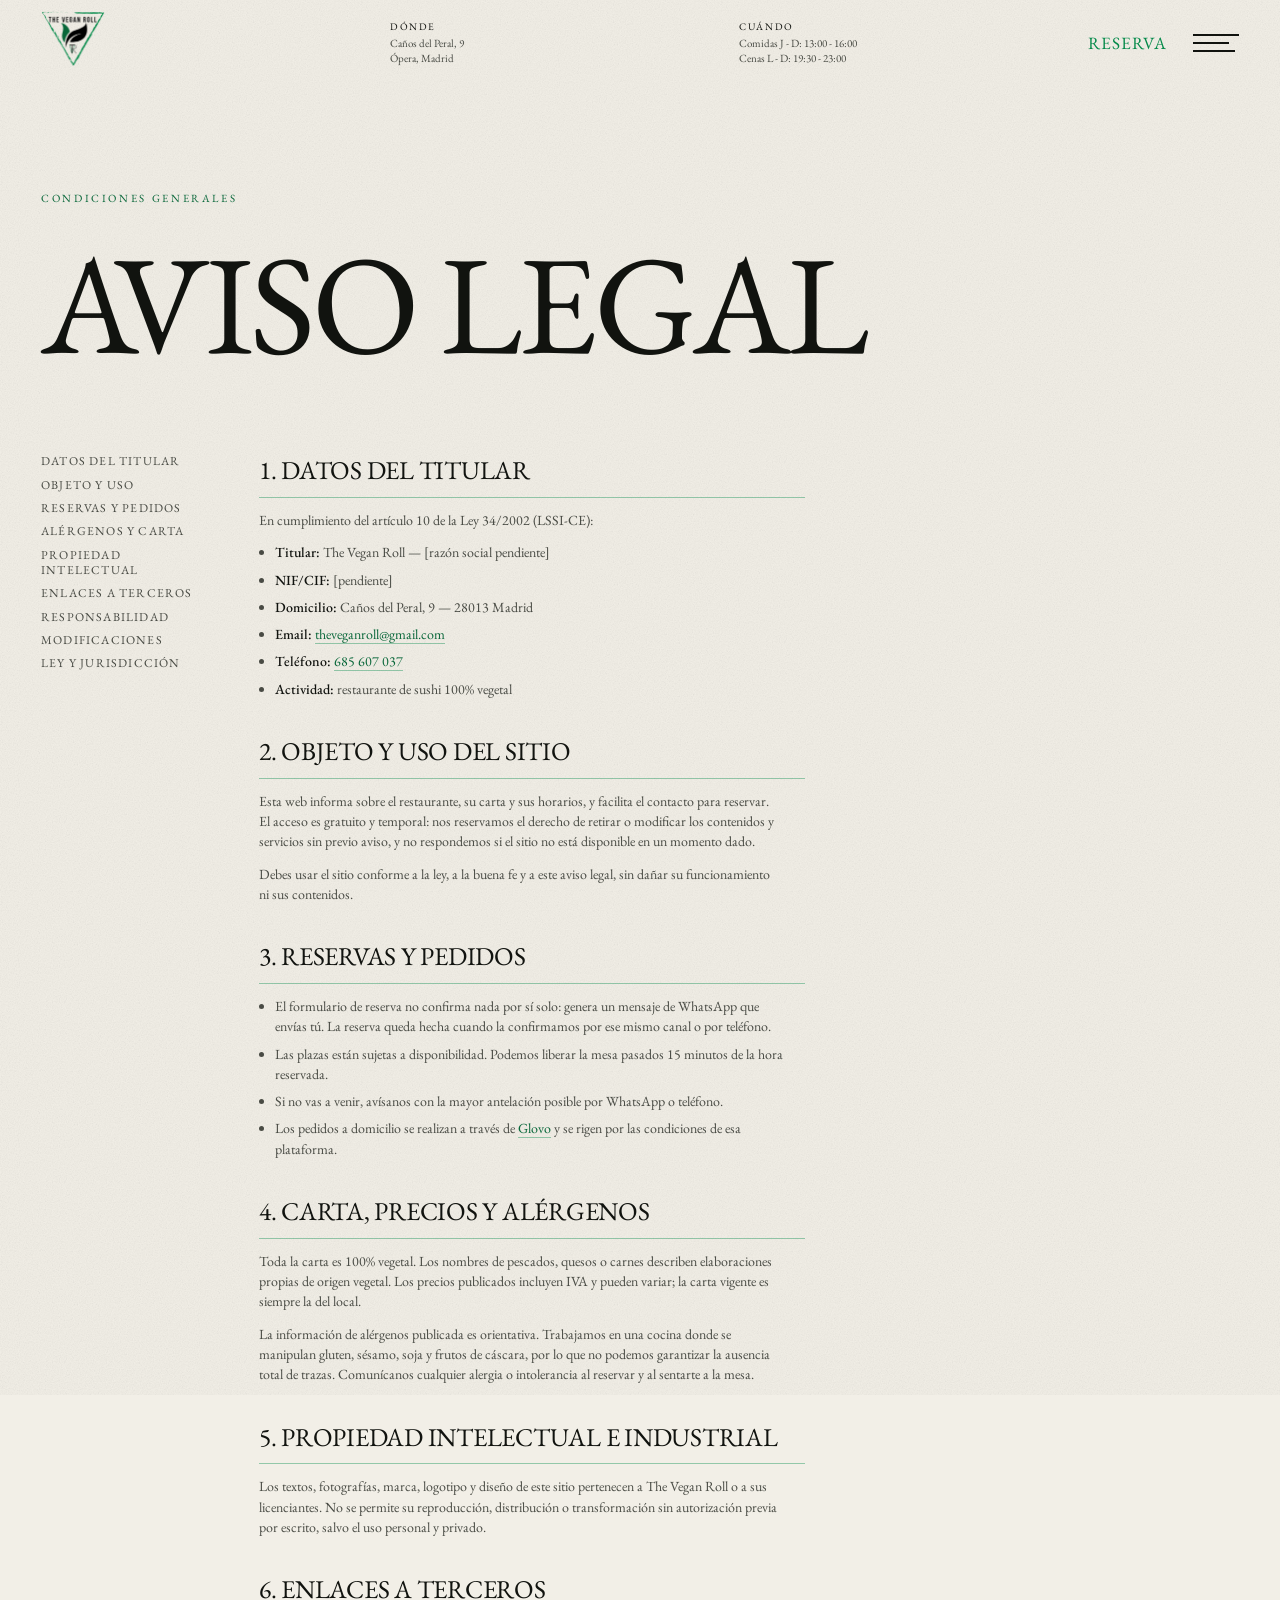
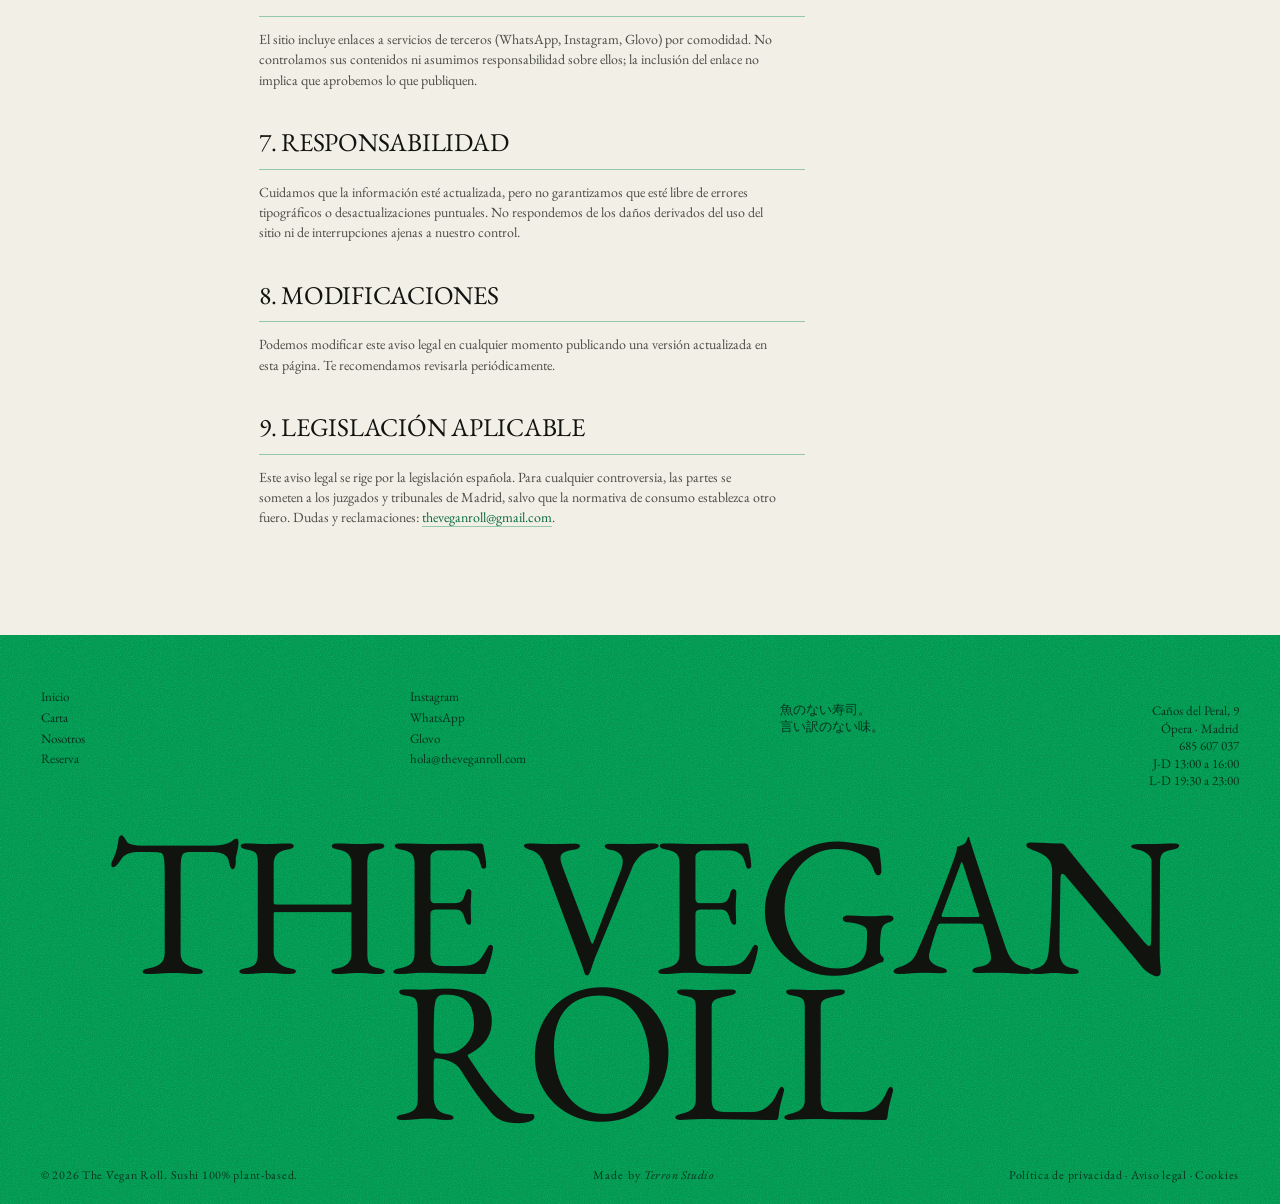
==== aviso-legal.html @ 3326cb07 "feat: sitio The Vegan Roll con la versión móvil optimizada Sitio estático (HTML + CSS + JS sin depen" ====
<!doctype html>
<html lang="es">
<head>
<meta charset="utf-8">
<meta name="viewport" content="width=device-width, initial-scale=1">
<title>Aviso legal — The Vegan Roll</title>
<meta name="description" content="Aviso legal y condiciones de uso de la web de The Vegan Roll, restaurante de sushi vegano en Madrid.">
<meta name="robots" content="noindex, follow">
<link rel="icon" href="assets/logo/logo-negro.png">
<link rel="preconnect" href="https://fonts.googleapis.com">
<link rel="preconnect" href="https://fonts.gstatic.com" crossorigin>
<link href="https://fonts.googleapis.com/css2?family=EB+Garamond:ital,wght@0,400;0,500;1,400&display=swap" rel="stylesheet">
<link rel="stylesheet" href="assets/css/style.css">
<meta name="theme-color" content="#f2efe7" media="(prefers-color-scheme: light)">
<meta name="theme-color" content="#11130f" media="(prefers-color-scheme: dark)">
<meta name="format-detection" content="telephone=no">
<link rel="apple-touch-icon" href="assets/logo/logo-negro.png">
<meta property="og:type" content="website">
<meta property="og:site_name" content="The Vegan Roll">
<meta property="og:locale" content="es_ES">
<meta property="og:url" content="https://theveganroll.com/aviso-legal.html">
<meta property="og:title" content="Aviso legal — The Vegan Roll">
<meta property="og:description" content="Aviso legal y condiciones de uso de la web de The Vegan Roll, restaurante de sushi vegano en Madrid.">
<meta property="og:image" content="https://theveganroll.com/assets/img/og.jpg">
<meta property="og:image:width" content="1200">
<meta property="og:image:height" content="630">
<meta property="og:image:alt" content="Sushi vegano de The Vegan Roll">
<meta name="twitter:card" content="summary_large_image">
<meta name="twitter:title" content="Aviso legal — The Vegan Roll">
<meta name="twitter:description" content="Aviso legal y condiciones de uso de la web de The Vegan Roll, restaurante de sushi vegano en Madrid.">
<meta name="twitter:image" content="https://theveganroll.com/assets/img/og.jpg">
</head>
<body>

<header class="header" data-header>
  <div class="header__in">
    <a class="brand" href="index.html" aria-label="The Vegan Roll — inicio">
      <img src="assets/logo/logo-negro.png" alt="The Vegan Roll">
    </a>

    <dl class="meta meta--hide-s">
      <dt>Dónde</dt>
      <dd>Caños del Peral, 9</dd>
      <dd>Ópera, Madrid</dd>
    </dl>

    <dl class="meta meta--hide-s">
      <dt>Cuándo</dt>
      <dd>Comidas J - D: 13:00 - 16:00</dd>
      <dd>Cenas L - D: 19:30 - 23:00</dd>
    </dl>

    <a class="header__cta" href="reserva.html">Reserva</a>

    <button class="burger" data-burger type="button" aria-label="Abrir menú" aria-expanded="false" aria-controls="nav">
      <span></span><span></span><span></span>
    </button>
  </div>
</header>

<nav class="nav" id="nav" data-nav aria-hidden="true">
  <div class="nav__inner">
    <div class="nav__media" data-nav-media aria-hidden="true">
      <figure class="nav__img nav__img--base" data-img="__base"><img src="assets/img/w/local-11-800.webp" alt="" loading="lazy" srcset="assets/img/w/local-11-480.webp 480w, assets/img/w/local-11-800.webp 800w, assets/img/w/local-11-1024.webp 1024w, assets/img/w/local-11-1280.webp 1280w" sizes="(max-width: 900px) 72vw, 23vw" width="1170" height="1712" decoding="async"></figure>
      <figure class="nav__img" data-img="inicio"><img src="assets/img/w/local-01-800.webp" alt="" loading="lazy" srcset="assets/img/w/local-01-480.webp 480w, assets/img/w/local-01-800.webp 800w, assets/img/w/local-01-1024.webp 1024w, assets/img/w/local-01-1280.webp 1280w" sizes="(max-width: 900px) 72vw, 23vw" width="1170" height="1683" decoding="async"></figure>
      <figure class="nav__img" data-img="carta"><img src="assets/img/w/sushi-box-800.webp" alt="" loading="lazy" srcset="assets/img/w/sushi-box-480.webp 480w, assets/img/w/sushi-box-800.webp 800w, assets/img/w/sushi-box-1024.webp 1024w, assets/img/w/sushi-box-1280.webp 1280w" sizes="(max-width: 900px) 72vw, 23vw" width="1280" height="1376" decoding="async"></figure>
      <figure class="nav__img" data-img="nosotros"><img src="assets/img/w/local-09-800.webp" alt="" loading="lazy" srcset="assets/img/w/local-09-480.webp 480w, assets/img/w/local-09-800.webp 800w, assets/img/w/local-09-1024.webp 1024w, assets/img/w/local-09-1280.webp 1280w" sizes="(max-width: 900px) 72vw, 23vw" width="1170" height="1686" decoding="async"></figure>
      <figure class="nav__img" data-img="reserva"><img src="assets/img/w/local-05-800.webp" alt="" loading="lazy" srcset="assets/img/w/local-05-480.webp 480w, assets/img/w/local-05-800.webp 800w, assets/img/w/local-05-1024.webp 1024w, assets/img/w/local-05-1280.webp 1280w" sizes="(max-width: 900px) 72vw, 23vw" width="1170" height="1722" decoding="async"></figure>
      <figure class="nav__img" data-img="instagram"><img src="assets/img/w/krunchy-800.webp" alt="" loading="lazy" srcset="assets/img/w/krunchy-480.webp 480w, assets/img/w/krunchy-800.webp 800w, assets/img/w/krunchy-1024.webp 1024w, assets/img/w/krunchy-1280.webp 1280w" sizes="(max-width: 900px) 72vw, 23vw" width="1280" height="1924" decoding="async"></figure>
    </div>

    <ul class="nav__list">
      <li class="nav__item"><a href="index.html" data-img="inicio">Inicio</a></li>
      <li class="nav__item"><a href="carta.html" data-img="carta">Carta</a></li>
      <li class="nav__item"><a href="nosotros.html" data-img="nosotros">Nosotros</a></li>
      <li class="nav__item"><a href="reserva.html" data-img="reserva">Reserva</a></li>
      <li class="nav__item"><a href="https://www.instagram.com/theveganroll/" target="_blank" rel="noopener" data-img="instagram">Instagram</a></li>
    </ul>
  </div>
</nav>

<main>

  <section class="page-head wrap">
    <p class="eyebrow" data-anim>Condiciones generales</p>
    <h1 data-anim data-anim-delay="1">Aviso legal</h1>
  </section>

  <section class="legal wrap">
    <div class="legal__grid">
      <nav class="legal__toc" aria-label="Índice del documento">
      <a href="#titular">Datos del titular</a>
      <a href="#objeto">Objeto y uso</a>
      <a href="#reservas">Reservas y pedidos</a>
      <a href="#alergenos">Alérgenos y carta</a>
      <a href="#propiedad">Propiedad intelectual</a>
      <a href="#enlaces">Enlaces a terceros</a>
      <a href="#responsabilidad">Responsabilidad</a>
      <a href="#modificaciones">Modificaciones</a>
      <a href="#ley">Ley y jurisdicción</a>
      </nav>
      <div class="legal__body">
        <section id="titular" data-anim>
          <h2>1. Datos del titular</h2>
          <p>En cumplimiento del artículo 10 de la Ley 34/2002 (LSSI-CE):</p>
          <ul>
            <li><strong>Titular:</strong> The Vegan Roll — [razón social pendiente]</li>
            <li><strong>NIF/CIF:</strong> [pendiente]</li>
            <li><strong>Domicilio:</strong> Caños del Peral, 9 — 28013 Madrid</li>
            <li><strong>Email:</strong> <a href="mailto:theveganroll@gmail.com">theveganroll@gmail.com</a></li>
            <li><strong>Teléfono:</strong> <a href="tel:+34685607037">685 607 037</a></li>
            <li><strong>Actividad:</strong> restaurante de sushi 100% vegetal</li>
          </ul>
        </section>

        <section id="objeto" data-anim>
          <h2>2. Objeto y uso del sitio</h2>
          <p>
            Esta web informa sobre el restaurante, su carta y sus horarios, y facilita el contacto para reservar.
            El acceso es gratuito y temporal: nos reservamos el derecho de retirar o modificar los contenidos y
            servicios sin previo aviso, y no respondemos si el sitio no está disponible en un momento dado.
          </p>
          <p>Debes usar el sitio conforme a la ley, a la buena fe y a este aviso legal, sin dañar su funcionamiento ni sus contenidos.</p>
        </section>

        <section id="reservas" data-anim>
          <h2>3. Reservas y pedidos</h2>
          <ul>
            <li>El formulario de reserva no confirma nada por sí solo: genera un mensaje de WhatsApp que envías tú. La reserva queda hecha cuando la confirmamos por ese mismo canal o por teléfono.</li>
            <li>Las plazas están sujetas a disponibilidad. Podemos liberar la mesa pasados 15 minutos de la hora reservada.</li>
            <li>Si no vas a venir, avísanos con la mayor antelación posible por WhatsApp o teléfono.</li>
            <li>Los pedidos a domicilio se realizan a través de <a href="https://glovoapp.com/es/es/madrid/stores/the-vegan-roll-madrid" target="_blank" rel="noopener">Glovo</a> y se rigen por las condiciones de esa plataforma.</li>
          </ul>
        </section>

        <section id="alergenos" data-anim>
          <h2>4. Carta, precios y alérgenos</h2>
          <p>
            Toda la carta es 100% vegetal. Los nombres de pescados, quesos o carnes describen elaboraciones
            propias de origen vegetal. Los precios publicados incluyen IVA y pueden variar; la carta vigente es
            siempre la del local.
          </p>
          <p>
            La información de alérgenos publicada es orientativa. Trabajamos en una cocina donde se manipulan
            gluten, sésamo, soja y frutos de cáscara, por lo que no podemos garantizar la ausencia total de
            trazas. Comunícanos cualquier alergia o intolerancia al reservar y al sentarte a la mesa.
          </p>
        </section>

        <section id="propiedad" data-anim>
          <h2>5. Propiedad intelectual e industrial</h2>
          <p>
            Los textos, fotografías, marca, logotipo y diseño de este sitio pertenecen a The Vegan Roll o a sus
            licenciantes. No se permite su reproducción, distribución o transformación sin autorización previa
            por escrito, salvo el uso personal y privado.
          </p>
        </section>

        <section id="enlaces" data-anim>
          <h2>6. Enlaces a terceros</h2>
          <p>
            El sitio incluye enlaces a servicios de terceros (WhatsApp, Instagram, Glovo) por comodidad. No
            controlamos sus contenidos ni asumimos responsabilidad sobre ellos; la inclusión del enlace no
            implica que aprobemos lo que publiquen.
          </p>
        </section>

        <section id="responsabilidad" data-anim>
          <h2>7. Responsabilidad</h2>
          <p>
            Cuidamos que la información esté actualizada, pero no garantizamos que esté libre de errores
            tipográficos o desactualizaciones puntuales. No respondemos de los daños derivados del uso del sitio
            ni de interrupciones ajenas a nuestro control.
          </p>
        </section>

        <section id="modificaciones" data-anim>
          <h2>8. Modificaciones</h2>
          <p>Podemos modificar este aviso legal en cualquier momento publicando una versión actualizada en esta página. Te recomendamos revisarla periódicamente.</p>
        </section>

        <section id="ley" data-anim>
          <h2>9. Legislación aplicable</h2>
          <p>
            Este aviso legal se rige por la legislación española. Para cualquier controversia, las partes se
            someten a los juzgados y tribunales de Madrid, salvo que la normativa de consumo establezca otro fuero.
            Dudas y reclamaciones: <a href="mailto:theveganroll@gmail.com">theveganroll@gmail.com</a>.
          </p>
        </section>
      </div>
    </div>
  </section>

</main>

<footer class="footer">
  <div class="footer__top">
    <ul class="footer__col">
      <li><a href="index.html">Inicio</a></li>
      <li><a href="carta.html">Carta</a></li>
      <li><a href="nosotros.html">Nosotros</a></li>
      <li><a href="reserva.html">Reserva</a></li>
    </ul>
    <ul class="footer__col">
      <li><a href="https://www.instagram.com/theveganroll/" target="_blank" rel="noopener">Instagram</a></li>
      <li><a href="https://wa.me/34685607037" target="_blank" rel="noopener">WhatsApp</a></li>
      <li><a href="https://glovoapp.com/es/es/madrid/stores/the-vegan-roll-madrid" target="_blank" rel="noopener">Glovo</a></li>
      <li><a href="mailto:hola@theveganroll.com">hola@theveganroll.com</a></li>
    </ul>
    <p class="footer__col">魚のない寿司。<br>言い訳のない味。</p>
    <p class="footer__addr">
      Caños del Peral, 9<br>
      Ópera · Madrid<br>
      <a href="tel:+34685607037">685 607 037</a><br>
      J-D 13:00 a 16:00<br>
      L-D 19:30 a 23:00
    </p>
  </div>
  <h2 class="footer__mark">The Vegan Roll</h2>
  <div class="footer__legal">
    <span>© <span data-year>2026</span> The Vegan Roll. Sushi 100% plant-based.</span>
    <span class="footer__credit">Made by <a href="https://terron-studio.com" target="_blank" rel="noopener"><em>Terron Studio</em></a></span>
    <span><a href="privacidad.html">Política de privacidad</a> · <a href="aviso-legal.html">Aviso legal</a> · <a href="cookies.html">Cookies</a></span>
  </div>
</footer>


<script src="assets/js/main.js"></script>
</body>
</html>
---- assets/css/style.css ----
/* ==========================================================================
   The Vegan Roll — 2.0
   Dirección de arte: editorial, tipografía serif a gran escala, papel + tinta,
   verde de marca como color de bloque. Animaciones ligadas al scroll.
   ========================================================================== */

/* ---------- Tokens ---------- */
:root {
  --paper: #f2efe7;
  --paper-2: #e9e5da;
  --ink: #11130f;
  --ink-soft: #4a4c45;
  --green: #048d4b;
  --green-deep: #08693a;
  --green-ink: #06331d;

  --max: 1680px;
  --gut: clamp(18px, 3.2vw, 56px);

  --f-display: "EB Garamond", "Apple Garamond", Garamond, "Times New Roman", serif;
  --f-ui: "EB Garamond", Garamond, serif;

  --ease: cubic-bezier(0.16, 1, 0.3, 1);
  --dur: 0.9s;
}

/* ---------- Reset ---------- */
*, *::before, *::after { box-sizing: border-box; }
html, body { margin: 0; padding: 0; }
html { -webkit-text-size-adjust: 100%; scroll-behavior: smooth; }
img, video { display: block; max-width: 100%; height: auto; }
a { color: inherit; text-decoration: none; }
button { font: inherit; color: inherit; background: none; border: 0; cursor: pointer; }
ul { margin: 0; padding: 0; list-style: none; }

body {
  background: var(--paper);
  color: var(--ink);
  font-family: var(--f-display);
  font-size: clamp(15px, 1.05vw, 18px);
  line-height: 1.28;
  overflow-x: hidden;
  -webkit-font-smoothing: antialiased;
}

/* Grano de papel sobre todo el documento */
body::after {
  content: "";
  position: fixed;
  inset: -55%;
  z-index: 9999;
  pointer-events: none;
  opacity: 0.4;
  mix-blend-mode: multiply;
  animation: grain 0.9s steps(1, end) infinite;
  will-change: transform;
  background-image: url("data:image/svg+xml,%3Csvg xmlns='http://www.w3.org/2000/svg' width='180' height='180'%3E%3Cfilter id='n'%3E%3CfeTurbulence type='fractalNoise' baseFrequency='0.85' numOctaves='4' stitchTiles='stitch'/%3E%3CfeColorMatrix type='saturate' values='0'/%3E%3C/filter%3E%3Crect width='180' height='180' filter='url(%23n)' opacity='0.42'/%3E%3C/svg%3E");
}

::selection { background: var(--green); color: #fff; }

html { scrollbar-color: var(--green) var(--paper-2); scrollbar-width: thin; }
::-webkit-scrollbar { width: 10px; height: 10px; }
::-webkit-scrollbar-track { background: var(--paper-2); }
::-webkit-scrollbar-thumb { background: var(--green); }
::-webkit-scrollbar-thumb:hover { background: var(--green-deep); }

/* ---------- Utilidades ---------- */
.wrap { width: 100%; max-width: var(--max); margin-inline: auto; padding-inline: var(--gut); }

.eyebrow {
  font-size: clamp(11px, 0.78vw, 13px);
  letter-spacing: 0.24em;
  text-transform: uppercase;
  color: var(--green-deep);
}
.copy {
  text-transform: uppercase;
  font-size: clamp(15px, 1.15vw, 21px);
  line-height: 1.22;
  letter-spacing: 0.005em;
  max-width: 62ch;
}

.link-u {
  display: inline-block;
  width: fit-content;
  justify-self: start;
  align-self: start;
  color: var(--green-deep);
  border-color: var(--green);
  font-style: italic;
  font-size: clamp(15px, 1.15vw, 20px);
  border-bottom: 1px solid currentColor;
  padding-bottom: 2px;
  transition: opacity 0.35s var(--ease), letter-spacing 0.45s var(--ease);
}
.link-u:hover { color: var(--ink); border-color: var(--ink); letter-spacing: 0.02em; }

.jp {
  font-size: 11px;
  letter-spacing: 0.18em;
  color: var(--ink-soft);
  writing-mode: vertical-rl;
}

/* ---------- Header ---------- */
.header {
  position: fixed;
  inset: 0 0 auto 0;
  z-index: 700;
  background: var(--paper);
  border-bottom: 1px solid transparent;
  transition: border-color 0.4s var(--ease), transform 0.55s var(--ease);
}
.header.is-hidden { transform: translateY(-105%); }
body.nav-open .header { transform: none; }
.header.is-stuck { border-color: rgba(4, 141, 75, 0.35); }

.header__in {
  display: grid;
  grid-template-columns: minmax(150px, 1fr) 1fr 1fr auto auto;
  align-items: start;
  gap: clamp(14px, 2vw, 40px);
  padding: 9px var(--gut) 8px;
  max-width: var(--max);
  margin-inline: auto;
}

.brand { display: block; width: clamp(62px, 5vw, 88px); }
.brand img { width: 100%; }

.meta { font-size: clamp(11px, 0.82vw, 14px); line-height: 1.32; }
.meta dt {
  text-transform: uppercase;
  letter-spacing: 0.16em;
  font-size: clamp(10px, 0.72vw, 12px);
  margin-bottom: 3px;
}
.meta dd { margin: 0; color: var(--ink-soft); }
.meta--hide-s { display: block; }

.header__cta {
  align-self: center;
  justify-self: end;
  text-transform: uppercase;
  letter-spacing: 0.06em;
  font-size: clamp(15px, 1.35vw, 24px);
  color: var(--green);
  transition: color 0.3s var(--ease);
}
.header__cta:hover { color: var(--ink); }

/* Botón menú (tres trazos irregulares, guiño al trazo pincel del logo) */
.burger {
  position: relative;
  align-self: center;
  justify-self: end;
  width: 46px;
  height: 44px;
  padding: 0;
  touch-action: manipulation;
}
.burger span {
  position: absolute;
  left: 0;
  height: 2px;
  background: var(--ink);
  transform-origin: center;
  transition: transform 0.5s var(--ease), opacity 0.3s var(--ease),
              width 0.5s var(--ease), top 0.4s var(--ease), background 0.3s var(--ease);
}
.burger span:nth-child(1) { top: calc(50% - 9px); width: 100%; }
.burger span:nth-child(2) { top: calc(50% - 1px); width: 78%; }
.burger span:nth-child(3) { top: calc(50% + 7px); width: 92%; }
.burger:hover span:nth-child(2) { width: 100%; }

body.nav-open .burger span {
  top: calc(50% - 1px);
  width: 100%;
  background: var(--paper);
}
body.nav-open .burger span:nth-child(1) { transform: rotate(45deg); }
body.nav-open .burger span:nth-child(2) { opacity: 0; }
body.nav-open .burger span:nth-child(3) { transform: rotate(-45deg); }


/* ---------- Grano sobre los bloques verdes ---------- */
.nav, .footer { position: relative; isolation: isolate; }
.nav::before, .footer::before {
  content: "";
  position: absolute;
  inset: -55%;
  z-index: 0;
  pointer-events: none;
  opacity: 0.55;
  mix-blend-mode: overlay;
  animation: grain 0.9s steps(1, end) infinite;
  will-change: transform;
  background-size: 200px 200px;
  background-image: url("data:image/svg+xml,%3Csvg xmlns='http://www.w3.org/2000/svg' width='200' height='200'%3E%3Cfilter id='g'%3E%3CfeTurbulence type='fractalNoise' baseFrequency='0.9' numOctaves='3' stitchTiles='stitch'/%3E%3CfeColorMatrix type='saturate' values='0'/%3E%3C/filter%3E%3Crect width='200' height='200' filter='url(%23g)'/%3E%3C/svg%3E");
}
.nav > *, .footer > * { position: relative; z-index: 1; }

/* Grano en movimiento, como en cine */
@keyframes grain {
  0%   { transform: translate(0, 0); }
  10%  { transform: translate(-4%, -3%); }
  20%  { transform: translate(-7%, 3%); }
  30%  { transform: translate(4%, -6%); }
  40%  { transform: translate(-3%, 6%); }
  50%  { transform: translate(-8%, -2%); }
  60%  { transform: translate(5%, 4%); }
  70%  { transform: translate(-2%, -7%); }
  80%  { transform: translate(6%, 2%); }
  90%  { transform: translate(-6%, -4%); }
  100% { transform: translate(0, 0); }
}

/* ---------- Nav overlay ---------- */
.nav {
  position: fixed;
  inset: 0;
  z-index: 600;
  background: var(--green);
  color: var(--paper);
  display: grid;
  padding: clamp(80px, 11vh, 140px) var(--gut) clamp(40px, 7vh, 80px);
  clip-path: inset(0 0 100% 0);
  transition: clip-path 0.9s var(--ease);
  pointer-events: none;
  overflow: hidden;
}
body.nav-open .nav { clip-path: inset(0 0 0 0); pointer-events: auto; }

/* Con el menú abierto, la cabecera se reduce al botón de cierre. */
body.nav-open .header { background: transparent; border-color: transparent; }
body.nav-open .header .brand,
body.nav-open .header .meta,
body.nav-open .header__cta { opacity: 0; pointer-events: none; transition: opacity 0.3s var(--ease); }

.nav__inner {
  position: relative;
  display: grid;
  align-items: center;
}

/* Cada palabra abre su imagen en un sitio distinto del lienzo */
.nav__media {
  position: absolute;
  inset: 0;
  pointer-events: none;
  transition: transform 0.9s var(--ease);
}
.nav__img {
  position: absolute;
  margin: 0;
  overflow: hidden;
  aspect-ratio: 4 / 5;
  opacity: 0;
  transition: opacity 0.55s var(--ease);
  rotate: var(--rot, 0deg);
}
.nav__img.is-on { opacity: 1; }

/* Imagen por defecto: centrada en el lado izquierdo */
.nav__img--base {
  left: 8vw;
  top: 50%;
  width: clamp(200px, 23vw, 350px);
  translate: 0 -50%;
}
.nav__img[data-img="inicio"]    { left: 3vw;  top: 4vh;  width: clamp(150px, 17vw, 270px); --rot: -3deg; }
.nav__img[data-img="carta"]     { left: 28vw; top: 36vh; width: clamp(130px, 14vw, 225px); --rot: 2.5deg; }
.nav__img[data-img="nosotros"]  { left: 6vw;  top: 38vh; width: clamp(140px, 16vw, 250px); --rot: -1.5deg; }
.nav__img[data-img="reserva"]   { left: 32vw; top: 2vh;  width: clamp(130px, 14vw, 220px); --rot: 4deg; }
.nav__img[data-img="instagram"] { left: 15vw; top: 22vh; width: clamp(160px, 20vw, 300px); --rot: -2deg; }
.nav__img img {
  width: 100%;
  height: 100%;
  object-fit: cover;
  transform: scale(1.08);
  transition: transform 1.4s var(--ease);
}
.nav__img.is-on img { transform: scale(1); }

.nav__list {
  position: relative;
  display: grid;
  align-content: center;
  gap: clamp(2px, 0.6vh, 10px);
  justify-self: end;
  text-align: right;
  padding-right: clamp(0px, 4vw, 90px);
}
.nav__item { overflow: hidden; }
.nav__item a {
  display: block;
  font-size: clamp(34px, 5.6vw, 92px);
  line-height: 1.04;
  text-transform: uppercase;
  transform: translateY(110%);
  transition: transform 0.8s var(--ease), opacity 0.1s linear;
  opacity: 0;
}
body.nav-open .nav__item a { transform: translateY(0); opacity: 1; }
.nav__item:nth-child(1) a { transition-delay: 0.12s, 0s; }
.nav__item:nth-child(2) a { transition-delay: 0.18s, 0s; }
.nav__item:nth-child(3) a { transition-delay: 0.24s, 0s; }
.nav__item:nth-child(4) a { transition-delay: 0.3s, 0s; }
.nav__item:nth-child(5) a { transition-delay: 0.36s, 0s; }

/* Al señalar una palabra, las demás se apagan */
.nav__list:hover .nav__item a { opacity: 0.45; }
.nav__list .nav__item a:hover { opacity: 1; font-style: italic; }

/* ---------- Hero ---------- */
.hero {
  position: relative;
  min-height: 100svh;
  padding-top: clamp(120px, 16vh, 190px);
  display: grid;
  place-items: center;
  overflow: clip;
}
.hero__title {
  position: relative;
  z-index: 3;
  grid-area: 1 / 1;
  margin: clamp(12px, 4vh, 46px) 0 0;
  align-self: start;
  width: 100%;
  padding-inline: var(--gut);
  font-weight: 400;
  font-size: clamp(38px, 7.4vw, 122px);
  line-height: 0.94;
  letter-spacing: -0.015em;
  text-transform: uppercase;
  mix-blend-mode: difference;
  color: #fff;
}
.hero__media {
  grid-area: 1 / 1;
  margin: 0;
  width: min(58vw, 900px);
  aspect-ratio: 4 / 3.4;
  overflow: hidden;
  transform: scale(0.94);
  will-change: transform;
  /* Color medio de la foto del hero: mientras la imagen llega, el hueco no es
     un rectángulo de papel en blanco. */
  background: #55552a;
}
.hero__media img {
  width: 100%;
  height: 100%;
  object-fit: cover;
  transform: scale(1.12);
  will-change: transform;
}

/* ---------- Marquee ---------- */
.marquee {
  border-block: 1px solid rgba(17, 19, 15, 0.16);
  padding: 10px 0;
  overflow: hidden;
  white-space: nowrap;
}
.marquee__track { display: inline-flex; gap: 2.4em; will-change: transform; }
.marquee span:nth-child(even) { color: var(--green); }
.marquee--green span:nth-child(even) { color: var(--paper); }
.marquee span {
  text-transform: uppercase;
  letter-spacing: 0.16em;
  font-size: clamp(12px, 0.95vw, 15px);
}
.marquee--green { background: var(--green); color: var(--paper); border-color: transparent; }

/* ---------- Bloques de texto / imagen ---------- */
.split {
  display: grid;
  grid-template-columns: 1fr 1fr;
  gap: clamp(24px, 5vw, 90px);
  align-items: end;
  padding-block: clamp(70px, 14vh, 190px);
}
.split--reverse > figure { order: 2; }
.split figure { margin: 0; overflow: hidden; aspect-ratio: 4 / 4.6; }
.split figure img { width: 100%; height: 100%; object-fit: cover; will-change: transform; }
.split__text { padding-bottom: clamp(0px, 4vh, 40px); }
.split__text .copy + .link-u { margin-top: clamp(22px, 4vh, 46px); }

/* ---------- Palabra gigante revelada por scroll ---------- */
.reveal-block {
  position: relative;
  padding-block: clamp(60px, 18vh, 200px) clamp(120px, 26vh, 280px);
  min-height: 175vh;
}
.reveal-block__sticky {
  position: sticky;
  top: 24vh;
  height: 0;
  pointer-events: none;
}
.reveal-word {
  margin: 0;
  font-weight: 400;
  font-size: clamp(52px, 13.5vw, 230px);
  line-height: 0.86;
  letter-spacing: -0.02em;
  text-transform: uppercase;
  white-space: nowrap;
}
.reveal-word span {
  display: inline-block;
  opacity: 0;
  filter: blur(14px);
  transform: translateY(0.14em);
  will-change: filter, opacity, transform;
}
.reveal-block__body {
  position: relative;
  z-index: 2;
  margin-top: clamp(320px, 78vh, 780px);
  display: grid;
  justify-items: center;
  text-align: center;
  gap: clamp(20px, 4vh, 40px);
}
.reveal-block__body .copy { text-align: center; max-width: 56ch; }
/* .link-u trae justify-self: start; en el bloque centrado hay que devolverlo
   al centro para que caiga justo debajo de su párrafo. */
.reveal-block__body .link-u { justify-self: center; }
.reveal-block--left .reveal-block__body { justify-items: start; text-align: left; }
.reveal-block--left .reveal-block__body .link-u { justify-self: start; }
.reveal-block--left .reveal-block__body .copy { text-align: left; }

/* ---------- Galería horizontal ---------- */
.gallery { padding-block: clamp(40px, 10vh, 120px); overflow: hidden; }
.gallery__row { display: flex; gap: clamp(10px, 1.4vw, 22px); width: max-content; will-change: transform; }
.gallery__row::-webkit-scrollbar { display: none; }
.gallery__item {
  width: clamp(220px, 24vw, 340px);
  aspect-ratio: 3 / 4;
  overflow: hidden;
  flex: none;
  transform: rotate(var(--r, 0deg));
}
.gallery__item img { width: 100%; height: 100%; object-fit: cover; transition: transform 1.2s var(--ease); }
.gallery__item:hover img { transform: scale(1.06); }
.gallery__item:nth-child(odd) { --r: -1.2deg; }
.gallery__item:nth-child(3n) { --r: 1.6deg; }
.gallery__item:nth-child(4n) { --r: -0.6deg; margin-top: clamp(14px, 3vh, 40px); }

/* ---------- Imagen a sangre con parallax ---------- */
.bleed {
  position: relative;
  height: clamp(60vh, 86vh, 900px);
  overflow: hidden;
}
.bleed img {
  position: absolute;
  inset: -12% 0 auto 0;
  width: 100%;
  height: 124%;
  object-fit: cover;
  will-change: transform;
}
.bleed__cap {
  position: absolute;
  left: var(--gut);
  bottom: clamp(18px, 4vh, 44px);
  color: var(--paper);
  text-transform: uppercase;
  letter-spacing: 0.18em;
  font-size: clamp(11px, 0.85vw, 14px);
  mix-blend-mode: difference;
}

/* ---------- Manifiesto ---------- */
.manifesto { position: relative; padding-block: clamp(80px, 16vh, 200px); }

/* Columna en vertical que asoma por debajo de la foto a sangre y acompaña al
   texto alineado a la derecha. z-index negativo y .manifesto SIN contexto de
   apilamiento propio (nada de z-index aquí): así queda por detrás de la foto,
   que es un positionado con z-index auto y se pinta por encima. */
.manifesto__ghost {
  position: absolute;
  z-index: -1;
  top: clamp(-140px, -10vw, -90px);
  left: var(--gut);
  margin: 0;
  writing-mode: vertical-rl;
  font-size: clamp(66px, 8vw, 116px);
  line-height: 1;
  letter-spacing: 0.04em;
  color: var(--green);
  opacity: 0.26;
  pointer-events: none;
  user-select: none;
  will-change: transform;
}
.manifesto__shape {
  max-width: min(760px, 92vw);
  margin-left: auto;              /* el bloque se apoya en el margen derecho */
  margin-right: 0;
  text-align: right;
  text-transform: uppercase;
  font-size: clamp(13px, 1.15vw, 19px);
  line-height: 1.36;
  hyphens: none;                  /* sin justificar no hacen falta guiones */
}
.manifesto__shape p { margin: 0; }
.manifesto__shape p + p { margin-top: 1.2em; }
.manifesto__shape .hl { font-style: normal; color: var(--green-deep); }

/* ---------- Wordmark gigante ---------- */
.wordmark {
  padding-block: clamp(30px, 8vh, 110px);
  padding-inline: var(--gut);
  max-width: var(--max);
  margin-inline: auto;
  display: grid;
  justify-items: center;
  gap: clamp(14px, 3vh, 30px);
}
.wordmark h2 {
  margin: 0;
  font-weight: 400;
  font-size: clamp(38px, 8.6vw, 150px);
  line-height: 0.88;
  letter-spacing: -0.03em;
  text-transform: uppercase;
  text-align: center;
}
.wordmark h2 sup { font-size: 0.18em; vertical-align: super; letter-spacing: 0; color: var(--green); }
.wordmark__leaf { width: clamp(70px, 8vw, 118px); opacity: 0.9; }
.wordmark > p { margin: 0; }

/* Variante de la home: alineada a la izquierda, con el vertical japonés
   apoyado en el costado derecho del logotipo. */
.wordmark--left {
  grid-template-columns: auto auto;
  justify-content: start;
  justify-items: start;
  column-gap: clamp(14px, 2.2vw, 40px);
  row-gap: clamp(14px, 3vh, 30px);
}
.wordmark--left .wordmark__leaf { grid-area: 1 / 1; }
.wordmark--left h2 { grid-area: 2 / 1; text-align: left; }
.wordmark--left .jp { grid-area: 2 / 2; align-self: end; }

/* ---------- Localización ---------- */
.place { padding-block: clamp(60px, 12vh, 160px); }
.place__grid {
  display: grid;
  grid-template-columns: 1.05fr 0.95fr;
  gap: clamp(24px, 5vw, 90px);
  align-items: center;
}
.place__data { display: grid; justify-items: start; gap: clamp(18px, 3.4vh, 40px); }
.place__rows { display: grid; gap: 14px; max-width: 46ch; }
.place__row {
  display: grid;
  grid-template-columns: 132px 1fr;
  gap: 14px;
  padding-block: 12px;
  border-top: 1px solid rgba(4, 141, 75, 0.3);
  text-transform: uppercase;
  font-size: clamp(12px, 0.95vw, 16px);
}
.place__row dt { letter-spacing: 0.14em; color: var(--green-deep); }
.place__row dd { margin: 0; }
.place__map { aspect-ratio: 5 / 6; overflow: hidden; }
.place__map img { width: 100%; height: 100%; object-fit: cover; }

/* ---------- Carta ---------- */
.page-head {
  padding-block: clamp(120px, 20vh, 220px) clamp(30px, 6vh, 70px);
  display: grid;
  gap: clamp(14px, 3vh, 28px);
}
.page-head h1 {
  margin: 0;
  font-weight: 400;
  font-size: clamp(46px, 11vw, 190px);
  line-height: 0.86;
  letter-spacing: -0.025em;
  text-transform: uppercase;
}
.page-head__note { max-width: 62ch; }

.menu-nav {
  position: sticky;
  top: clamp(52px, 6.4vh, 74px);
  z-index: 300;
  background: var(--paper);
  border-block: 1px solid rgba(17, 19, 15, 0.16);
  padding-block: 10px;
  margin-bottom: clamp(30px, 6vh, 70px);
}
.menu-nav ul {
  display: flex;
  gap: clamp(14px, 2.2vw, 34px);
  overflow-x: auto;
  overflow-y: hidden;              /* overflow-x:auto implica overflow-y:auto */
  overscroll-behavior-inline: contain;
  scrollbar-width: none;
  text-transform: uppercase;
  letter-spacing: 0.14em;
  font-size: clamp(11px, 0.85vw, 14px);
  white-space: nowrap;
}
.menu-nav ul::-webkit-scrollbar { display: none; }
.menu-nav a { padding-block: 4px; border-bottom: 1px solid transparent; }
.menu-nav a:hover, .menu-nav a.is-active { border-color: currentColor; color: var(--green); }

.course { padding-block: clamp(34px, 7vh, 84px); scroll-margin-top: 120px; }
.course__head {
  display: flex;
  align-items: baseline;
  justify-content: space-between;
  gap: 20px;
  border-bottom: 1px solid rgba(4, 141, 75, 0.4);
  padding-bottom: 12px;
  margin-bottom: clamp(20px, 4vh, 44px);
}
.course__head h2 {
  margin: 0;
  font-weight: 400;
  font-size: clamp(28px, 4.6vw, 74px);
  line-height: 0.9;
  text-transform: uppercase;
  letter-spacing: -0.015em;
}
.dishes { display: grid; grid-template-columns: repeat(2, minmax(0, 1fr)); gap: clamp(22px, 3vw, 54px); }
.dish { display: grid; gap: 8px; padding-bottom: clamp(16px, 2.4vh, 26px); }
.dish__top {
  display: flex;
  align-items: baseline;
  gap: 14px;
  justify-content: space-between;
}
.dish__name {
  text-transform: uppercase;
  font-size: clamp(15px, 1.35vw, 23px);
  letter-spacing: 0.005em;
}
.dish__name em { font-style: italic; text-transform: none; color: var(--green-deep); }
.dish__dots { flex: 1; border-bottom: 1px dotted rgba(17, 19, 15, 0.35); translate: 0 -4px; }
.dish__price { white-space: nowrap; font-size: clamp(14px, 1.2vw, 20px); color: var(--green-deep); }
.dish__desc { color: var(--ink-soft); font-size: clamp(13px, 1vw, 16.5px); line-height: 1.32; max-width: 54ch; }
.dish__tags { font-size: 12px; letter-spacing: 0.08em; color: var(--ink-soft); }

.allergens { padding-block: clamp(40px, 8vh, 90px); }
.allergens ul {
  display: flex;
  flex-wrap: wrap;
  gap: 10px 22px;
  text-transform: uppercase;
  font-size: clamp(12px, 0.92vw, 15px);
  letter-spacing: 0.08em;
  color: var(--ink-soft);
}

/* ---------- Nosotros ---------- */
.story { display: grid; gap: clamp(26px, 5vh, 60px); padding-block: clamp(40px, 8vh, 110px); }
.story__lead { font-size: clamp(19px, 2.1vw, 38px); line-height: 1.14; text-transform: uppercase; max-width: 30ch; }
.story__cols { columns: 2 260px; column-gap: clamp(24px, 4vw, 70px); }
.story__cols p { margin: 0 0 1.1em; break-inside: avoid; }
.values { display: grid; grid-template-columns: repeat(3, 1fr); gap: clamp(20px, 3vw, 56px); padding-block: clamp(40px, 8vh, 110px); }
/* Sin filetes: la estructura la marca el número, a gran escala. */
.value { display: grid; gap: 10px; }
.value__num {
  font-size: clamp(42px, 4.6vw, 80px);
  line-height: 0.86;
  letter-spacing: -0.02em;
  color: var(--green);
  margin-bottom: clamp(4px, 1.2vh, 14px);
}
.value h3 {
  margin: 0;
  font-weight: 400;
  text-transform: uppercase;
  font-size: clamp(17px, 1.6vw, 28px);
  line-height: 1.06;
}
.value p {
  margin: 0;
  color: var(--ink-soft);
  text-transform: uppercase;      /* como el resto del texto corrido */
  font-size: clamp(13px, 1vw, 16.5px);
  line-height: 1.3;
}

/* ---------- CTA final ---------- */
.cta {
  background: var(--ink);
  color: var(--paper);
  padding-block: clamp(70px, 15vh, 190px);
  text-align: center;
  display: grid;
  gap: clamp(18px, 3vh, 36px);
  justify-items: center;
}
.cta h2 {
  margin: 0;
  font-weight: 400;
  text-transform: uppercase;
  font-size: clamp(30px, 5.6vw, 96px);
  line-height: 0.94;
  letter-spacing: -0.02em;
  max-width: 18ch;
}
.cta .link-u { color: var(--green); border-color: var(--green); }
.cta .link-u:hover { color: var(--paper); border-color: var(--paper); }

/* ---------- Footer ---------- */
.footer {
  background: var(--green);
  color: var(--green-ink);
  padding: clamp(30px, 6vh, 64px) 0 0;
  overflow: hidden;
}
.footer__top {
  display: grid;
  grid-template-columns: 1fr 1fr 1fr auto;
  gap: clamp(18px, 3vw, 50px);
  padding-inline: var(--gut);
  max-width: var(--max);
  margin-inline: auto;
}
.footer a:hover { font-style: italic; }
.footer__col li + li { margin-top: 4px; }
.footer__col { font-size: clamp(13px, 1vw, 17px); }
.footer__addr { text-align: right; font-size: clamp(13px, 1vw, 17px); line-height: 1.34; }
.footer__mark {
  margin: clamp(10px, 3vh, 30px) 0 0;
  padding-inline: var(--gut);
  font-weight: 400;
  font-size: clamp(52px, 15.5vw, 268px);
  line-height: 0.74;
  letter-spacing: -0.035em;
  text-transform: uppercase;
  color: var(--ink);
  text-align: center;
  margin-bottom: clamp(18px, 3vh, 40px);
}
.footer__credit { letter-spacing: 0.1em; }
.footer__credit em {
  font-style: italic;
  letter-spacing: 0.04em;
  border-bottom: 1px solid transparent;
  transition: border-color 0.35s var(--ease);
}
.footer__credit a:hover em { border-color: currentColor; }

.footer__legal {
  display: flex;
  flex-wrap: wrap;
  justify-content: space-between;
  gap: 8px 20px;
  padding: 18px var(--gut) 20px;
  max-width: var(--max);
  margin-inline: auto;
  font-size: 12px;
  letter-spacing: 0.06em;
}

/* ---------- Animaciones de entrada ---------- */
[data-anim] { opacity: 0; transform: translateY(28px); }
[data-anim].is-in {
  opacity: 1;
  transform: none;
  transition: opacity 1s var(--ease), transform 1.1s var(--ease);
}
[data-anim="mask"] { opacity: 1; transform: none; overflow: hidden; }

/* Fondo de espera en los huecos de foto: mientras la imagen llega se ve un
   bloque de papel tintado en vez de un vacío del color de la página. */
[data-anim="mask"], .bleed, .gallery__item, .place__map { background: var(--paper-2); }
[data-anim="mask"] > img {
  clip-path: inset(0 0 100% 0);
  transform: scale(1.06);
  transition: clip-path 1.3s var(--ease), transform 1.6s var(--ease);
}
[data-anim="mask"].is-in > img { clip-path: inset(0 0 0 0); transform: scale(1); }
[data-anim-delay="1"] { transition-delay: 0.1s; }
[data-anim-delay="2"] { transition-delay: 0.2s; }
[data-anim-delay="3"] { transition-delay: 0.3s; }

/* ---------- Responsive ---------- */
@media (max-width: 900px) {
  /* En móvil solo queda la imagen base, detrás de la lista */
  .nav__img { display: none; }
  .nav__img--base {
    display: block;
    left: 50%;
    top: 50%;
    width: 72vw;
    translate: -50% -50%;
    opacity: 0.22;
  }
  .nav__img--base.is-on { opacity: 0.22; }
  .nav__list { justify-self: start; text-align: left; padding-right: 0; }
}

@media (max-width: 1080px) {
  .header__in { grid-template-columns: 1fr auto auto; }
  .meta--hide-s { display: none; }
  .split, .place__grid { grid-template-columns: 1fr; align-items: start; }
  .split--reverse > figure { order: 0; }
  .dishes { grid-template-columns: 1fr; }
  .values { grid-template-columns: 1fr; }
  .footer__top { grid-template-columns: 1fr 1fr; }
  .footer__addr { text-align: left; grid-column: 1 / -1; }
  .hero__media { width: 84vw; }
}

@media (max-width: 620px) {
  .story__cols { columns: 1; }
  .place__row { grid-template-columns: 1fr; gap: 3px; }
  .reveal-block__sticky { top: 16vh; }
  .hero__title { font-size: clamp(30px, 9.6vw, 60px); }
}

@media (prefers-reduced-motion: reduce) {
  html { scroll-behavior: auto; }
  *, *::before, *::after { animation-duration: 0.01ms !important; transition-duration: 0.01ms !important; }
  [data-anim] { opacity: 1; transform: none; clip-path: none; }
  .reveal-word span { opacity: 1; filter: none; transform: none; }
}

/* ---------- Reserva ---------- */
.booking { display: grid; grid-template-columns: 1.05fr 0.95fr; gap: clamp(28px, 5vw, 90px); padding-block: clamp(30px, 6vh, 80px); align-items: stretch; }
.form { display: flex; flex-direction: column; gap: clamp(12px, 1.9vh, 19px); height: 100%; }
.form__row { display: grid; grid-template-columns: 1fr 1fr; gap: clamp(12px, 1.6vw, 22px); }
.field { display: grid; gap: 6px; }
.field label { text-transform: uppercase; letter-spacing: 0.16em; font-size: clamp(10px, 0.72vw, 12px); color: var(--ink-soft); }
.field input, .field select, .field textarea {
  font: inherit;
  color: var(--ink);
  background: transparent;
  border: 0;
  border-bottom: 1px solid rgba(17, 19, 15, 0.35);
  padding: 9px 2px;
  border-radius: 0;
  transition: border-color 0.35s var(--ease);
}
.field input:focus, .field select:focus, .field textarea:focus { outline: none; border-color: var(--green); }
.field textarea { resize: vertical; min-height: 84px; }
.btn {
  justify-self: start;
  align-self: flex-start;
  margin-top: clamp(6px, 1.5vh, 16px);
  padding: 15px clamp(24px, 3vw, 44px);
  background: var(--ink);
  color: var(--paper);
  text-transform: uppercase;
  letter-spacing: 0.16em;
  font-size: clamp(11px, 0.85vw, 14px);
  transition: background 0.4s var(--ease), letter-spacing 0.4s var(--ease);
}
.btn:hover { background: var(--green); letter-spacing: 0.22em; }
.form__note { margin-top: auto; font-size: clamp(12px, 0.9vw, 15px); color: var(--ink-soft); }
.booking__aside { display: grid; gap: clamp(16px, 3vh, 32px); align-self: start; }
.booking__aside figure { margin: 0; overflow: hidden; aspect-ratio: 4 / 3; }
.booking__aside figure img { width: 100%; height: 100%; object-fit: cover; }

@media (max-width: 1080px) {
  .booking { grid-template-columns: 1fr; }
}
@media (max-width: 620px) {
  .form__row { grid-template-columns: 1fr; }
}

/* ---------- Páginas legales ---------- */
.legal { padding-block: clamp(20px, 4vh, 50px) clamp(60px, 12vh, 140px); }
.legal__grid {
  display: grid;
  grid-template-columns: minmax(0, 22ch) minmax(0, 78ch);
  gap: clamp(24px, 5vw, 90px);
  align-items: start;
}
.legal__toc {
  position: sticky;
  top: clamp(78px, 11vh, 120px);
  display: grid;
  gap: 8px;
  font-size: clamp(12px, 0.9vw, 15px);
  text-transform: uppercase;
  letter-spacing: 0.1em;
}
.legal__toc a { color: var(--ink-soft); }
.legal__toc a:hover { color: var(--green-deep); }
.legal__body { display: grid; gap: clamp(26px, 4vh, 48px); }
.legal__body section { display: grid; gap: 12px; scroll-margin-top: 120px; }
.legal__body h2 {
  margin: 0;
  font-weight: 400;
  font-size: clamp(20px, 2vw, 34px);
  text-transform: uppercase;
  letter-spacing: -0.01em;
  padding-bottom: 10px;
  border-bottom: 1px solid rgba(4, 141, 75, 0.4);
}
.legal__body h3 { margin: 10px 0 0; font-weight: 400; font-size: clamp(15px, 1.2vw, 20px); text-transform: uppercase; }
.legal__body p, .legal__body li { margin: 0; font-size: clamp(14px, 1.05vw, 17px); line-height: 1.45; color: var(--ink-soft); max-width: 74ch; }
.legal__body ul { display: grid; gap: 7px; padding-left: 1.1em; list-style: disc; }
.legal__body a { color: var(--green-deep); border-bottom: 1px solid rgba(4, 141, 75, 0.4); }
.legal__body a:hover { border-color: currentColor; }
.legal__body strong { font-weight: 500; color: var(--ink); }
.legal__note {
  border-left: 2px solid var(--green);
  padding-left: 16px;
  font-size: clamp(13px, 1vw, 16px);
}
@media (max-width: 900px) {
  .legal__grid { grid-template-columns: 1fr; }
  .legal__toc { position: static; }
}

/* Estados del formulario de reserva */
.field--hp { position: absolute; left: -9999px; width: 1px; height: 1px; overflow: hidden; }
.form__status { min-height: 1.2em; font-size: clamp(13px, 1vw, 16px); color: var(--ink-soft); }
.form__status.is-ok { color: var(--green-deep); }
.form__status.is-error { color: #a3352b; }
.form__status a { border-bottom: 1px solid currentColor; }
.btn[disabled] { opacity: 0.5; pointer-events: none; }

/* ==========================================================================
   MÓVIL — versión optimizada (≤900px)
   Va al final a propósito: manda sobre todo lo anterior.
   ========================================================================== */

:root { --hh: 68px; }               /* alto real de la cabecera, lo fija el JS */

@media (max-width: 900px) {

  /* --- Base --- */
  body { font-size: 16px; }
  .copy { font-size: 15.5px; line-height: 1.28; letter-spacing: 0.01em; }

  /* --- Ritmo vertical ---
     Los paddings de escritorio están en vh, así que en un móvil alto dejaban
     200-270px entre secciones. Aquí se recortan a la mitad larga. */
  .split { padding-block: clamp(46px, 8vh, 78px); }
  .split__text { padding-bottom: 0; }
  .reveal-block { padding-block: clamp(42px, 7.5vh, 70px); }
  .gallery { padding-block: clamp(26px, 5vh, 48px); }
  .manifesto { padding-block: clamp(52px, 9vh, 84px); }
  .wordmark { padding-block: clamp(26px, 5vh, 48px); }
  .place { padding-block: clamp(46px, 8vh, 78px); }
  .cta { padding-block: clamp(54px, 10vh, 96px); }
  .page-head { padding-block: calc(var(--hh) + 26px) clamp(20px, 4vh, 38px); }
  .course { padding-block: clamp(26px, 5vh, 54px); }
  .allergens { padding-block: clamp(28px, 5vh, 56px); }
  .story { padding-block: clamp(32px, 6vh, 58px); }
  .values { padding-block: clamp(32px, 6vh, 58px); }
  .booking { padding-block: clamp(18px, 3vh, 34px); }
  .legal { padding-block: clamp(14px, 3vh, 28px) clamp(44px, 8vh, 76px); }

  /* El grano deja de animarse: repintar una capa fija a pantalla completa
     60 veces por segundo se come la batería y baja los FPS del scroll. */
  body::after { animation: none; inset: 0; opacity: 0.3; }
  .nav::before, .footer::before { animation: none; inset: 0; }

  /* --- Cabecera --- */
  .header__in { padding: 8px var(--gut); align-items: center; }
  .brand { width: 58px; }
  .header__cta {
    font-size: 15px;
    letter-spacing: 0.14em;
    padding: 10px 4px;                 /* área táctil */
  }

  /* --- Menú --- */
  .nav {
    padding: calc(var(--hh) + 24px) var(--gut)
             calc(env(safe-area-inset-bottom) + 28px);
    height: 100svh;
  }
  .nav__inner { align-content: center; }
  .nav__list { gap: 4px; }
  .nav__item a { font-size: clamp(38px, 11.5vw, 62px); line-height: 1.06; }
  .nav__list:hover .nav__item a { opacity: 1; }   /* sin hover en táctil */

  /* --- Hero: igual que en escritorio, la foto arranca pequeña y crece
         con el scroll; el titular va encima en mix-blend. --- */
  .hero {
    min-height: 80svh;
    padding-top: calc(var(--hh) + 18px);
  }
  /* La foto sube hasta cruzarse con las últimas líneas del titular: es ahí
     donde se ve el mix-blend-mode del texto sobre la imagen. */
  .hero__media {
    width: 86vw;
    align-self: start;
    margin-top: clamp(52px, 9vh, 96px);
  }
  .hero__title {
    margin-top: clamp(6px, 2vh, 20px);
    font-size: clamp(30px, 8.8vw, 58px);
    line-height: 1.0;
    text-wrap: pretty;
  }
  /* Se conserva el primer salto (el del diseño) y se dejan caer los demás:
     a este ancho solo generaban líneas huérfanas. */
  .hero__title br ~ br { display: none; }

  /* --- Marquesinas: animación CSS, fuera del bucle de JS --- */
  .marquee__track { animation: mq var(--mq-dur, 26s) linear infinite; }
  .marquee--green .marquee__track { --mq-dur: 22s; }
  @keyframes mq { to { transform: translate3d(-50%, 0, 0); } }

  /* --- Palabra gigante: sin 175vh de vacío --- */
  .reveal-block {
    min-height: 0;
    padding-block: clamp(56px, 11vh, 100px) clamp(56px, 11vh, 100px);
  }
  .reveal-block__sticky { position: static; height: auto; }
  .reveal-word { font-size: clamp(58px, 19vw, 110px); line-height: 0.9; }
  .reveal-block__body {
    margin-top: clamp(22px, 4vh, 44px);
    justify-items: start;
    text-align: left;
  }
  .reveal-block__body .copy { text-align: left; }

  /* --- Galería: se pasa con el dedo, no con el scroll de la página --- */
  .gallery { overflow: visible; padding-block: clamp(30px, 7vh, 70px); }
  .gallery__row {
    width: 100%;
    overflow-x: auto;
    overflow-y: hidden;            /* que no arrastre en vertical */
    overscroll-behavior-inline: contain;
    scroll-snap-type: x mandatory;
    -webkit-overflow-scrolling: touch;
    scrollbar-width: none;
    padding-inline: var(--gut);
    gap: 12px;
    transform: none !important;        /* anula el scrub del JS */
  }
  .gallery__item {
    width: 68vw;
    max-width: 320px;
    scroll-snap-align: center;
    transform: none;
    margin-top: 0;
  }

  /* --- Imagen a sangre: sin parallax en móvil, así que la foto se encuadra
         entera en lugar de dejarse el margen que se movía. --- */
  .bleed { height: 62svh; }
  .bleed img { inset: 0; height: 100%; }

  /* --- Localización --- */
  .place__grid { gap: clamp(28px, 6vh, 52px); }
  .place__map { aspect-ratio: 4 / 3; }
  /* La ficha de datos: filas a ancho completo (antes el max-width dejaba las
     líneas cortadas a media columna) y sin aire suelto entre etiqueta y dato. */
  .place__rows { max-width: none; width: 100%; gap: 0; }
  .place__row {
    padding-block: 15px;
    border-top: 1px solid rgba(4, 141, 75, 0.22);
    font-size: 14.5px;
    letter-spacing: 0.02em;
  }
  .place__row:last-child { border-bottom: 1px solid rgba(4, 141, 75, 0.22); }
  .place__row dt { font-size: 10.5px; letter-spacing: 0.22em; }
  .place__row dd a {
    color: var(--green-deep);
    text-decoration: underline;
    text-decoration-thickness: 1px;
    text-underline-offset: 4px;
  }
  .place__data { gap: clamp(22px, 4vh, 34px); }

  /* --- Carta --- */
  .menu-nav { top: var(--hh); padding-block: 12px; transition: top 0.55s var(--ease); }
  /* Cuando la cabecera se esconde al bajar, el índice sube con ella:
     si no, queda una franja de papel con contenido asomando por detrás. */
  body:has(.header.is-hidden) .menu-nav { top: 0; }
  .menu-nav ul {
    padding-inline: var(--gut);
    margin-inline: calc(var(--gut) * -1);
    font-size: 12px;
    gap: 20px;
  }
  .menu-nav a { padding-block: 8px; }
  .course { scroll-margin-top: calc(var(--hh) + 58px); }
  .dishes { gap: 0; }
  .dish {
    gap: 7px;
    padding-block: 18px;
    border-bottom: 1px solid rgba(17, 19, 15, 0.1);
  }
  .dish:last-child { border-bottom: 0; }
  .dish__name { font-size: 17px; }
  .dish__desc { font-size: 14px; max-width: none; }
  .dish__dots { display: none; }          /* a este ancho los puntos solo hacen ruido */
  .dish__top { gap: 12px; }

  /* --- Wordmark: en móvil el logotipo se estrecha, así que el vertical
         japonés se lleva al margen derecho en vez de dejarlo suelto a media
         columna. --- */
  .wordmark--left { grid-template-columns: 1fr auto; }
  /* El vertical japonés ocupa las dos filas (logo + logotipo): así su altura
     no cuelga por debajo del bloque dejando un hueco muerto. */
  .wordmark--left .jp { grid-row: 1 / span 2; align-self: start; }

  /* --- Nosotros --- */
  .values { gap: 30px; }

  /* --- Reserva: 16px evita que iOS haga zoom al enfocar --- */
  .field input, .field select, .field textarea { font-size: 16px; padding: 12px 2px; }
  .field select {
    appearance: none;
    -webkit-appearance: none;
    padding-right: 22px;
    background-repeat: no-repeat;
    background-position: right 2px center;
    background-size: 11px;
    background-image: url("data:image/svg+xml,%3Csvg xmlns='http://www.w3.org/2000/svg' viewBox='0 0 12 8'%3E%3Cpath d='M1 1l5 5 5-5' fill='none' stroke='%2308693a' stroke-width='1.4'/%3E%3C/svg%3E");
  }
  .btn { width: 100%; text-align: center; justify-self: stretch; padding: 18px 24px; font-size: 13px; }

  /* --- Pie: dos columnas de enlaces enfrentadas, y el resto centrado --- */
  .footer { padding-top: clamp(34px, 7vh, 56px); }
  .footer__top {
    grid-template-columns: 1fr 1fr;
    gap: 4px 16px;
    align-items: start;
  }
  .footer__col { font-size: 16px; }
  .footer__col li + li { margin-top: 6px; }
  .footer__col a, .footer__legal a { display: inline-block; padding-block: 5px; }

  .footer__col:nth-child(2) { text-align: right; }

  /* La línea en japonés y la dirección pasan a ancho completo y centradas */
  .footer__col:nth-child(3) {
    grid-column: 1 / -1;
    text-align: center;
    margin-top: clamp(30px, 6vh, 54px);
  }
  .footer__addr {
    grid-column: 1 / -1;
    text-align: center;
    margin-top: clamp(26px, 5vh, 46px);
    font-size: 15px;
    line-height: 1.42;
  }

  .footer__mark {
    font-size: 19vw;
    line-height: 0.8;
    margin-top: clamp(30px, 6vh, 56px);
    margin-bottom: clamp(20px, 4vh, 36px);
  }

  /* Legales: enlaces arriba, firma y copyright debajo. Todo centrado. */
  .footer__legal {
    flex-direction: column;
    align-items: center;
    text-align: center;
    gap: 10px;
    font-size: 12.5px;
    padding-top: 8px;
  }
  .footer__legal > :nth-child(1) { order: 3; }
  .footer__legal > :nth-child(2) { order: 2; }
  .footer__legal > :nth-child(3) { order: 1; }

  .footer { padding-bottom: env(safe-area-inset-bottom); }

  /* --- Legales --- */
  .legal__toc { display: none; }
}

@media (max-width: 900px) {
  /* Sin hueco a la izquierda que llenar, la columna vertical sobra. */
  .manifesto__ghost { display: none; }

  /* La alineación a la derecha es cosa de escritorio: en una columna estrecha
     el borde izquierdo dentado cuesta de leer. Aquí, a la izquierda. */
  .manifesto__shape {
    text-align: left;
    max-width: none;
    margin-inline: 0;
    font-size: 15px;
    line-height: 1.42;
  }
}

/* ==========================================================================
   Bloqueo de scroll con el menú abierto (iOS incluido)
   ========================================================================== */
body.nav-lock {
  position: fixed;
  inset: 0;
  width: 100%;
  overflow: hidden;
}

@media (hover: none) {
  /* Sin ratón no hay hover: que nada dependa de él. */
  .link-u:hover { letter-spacing: normal; }
  .btn:hover { letter-spacing: 0.16em; }
  .gallery__item:hover img { transform: none; }
}
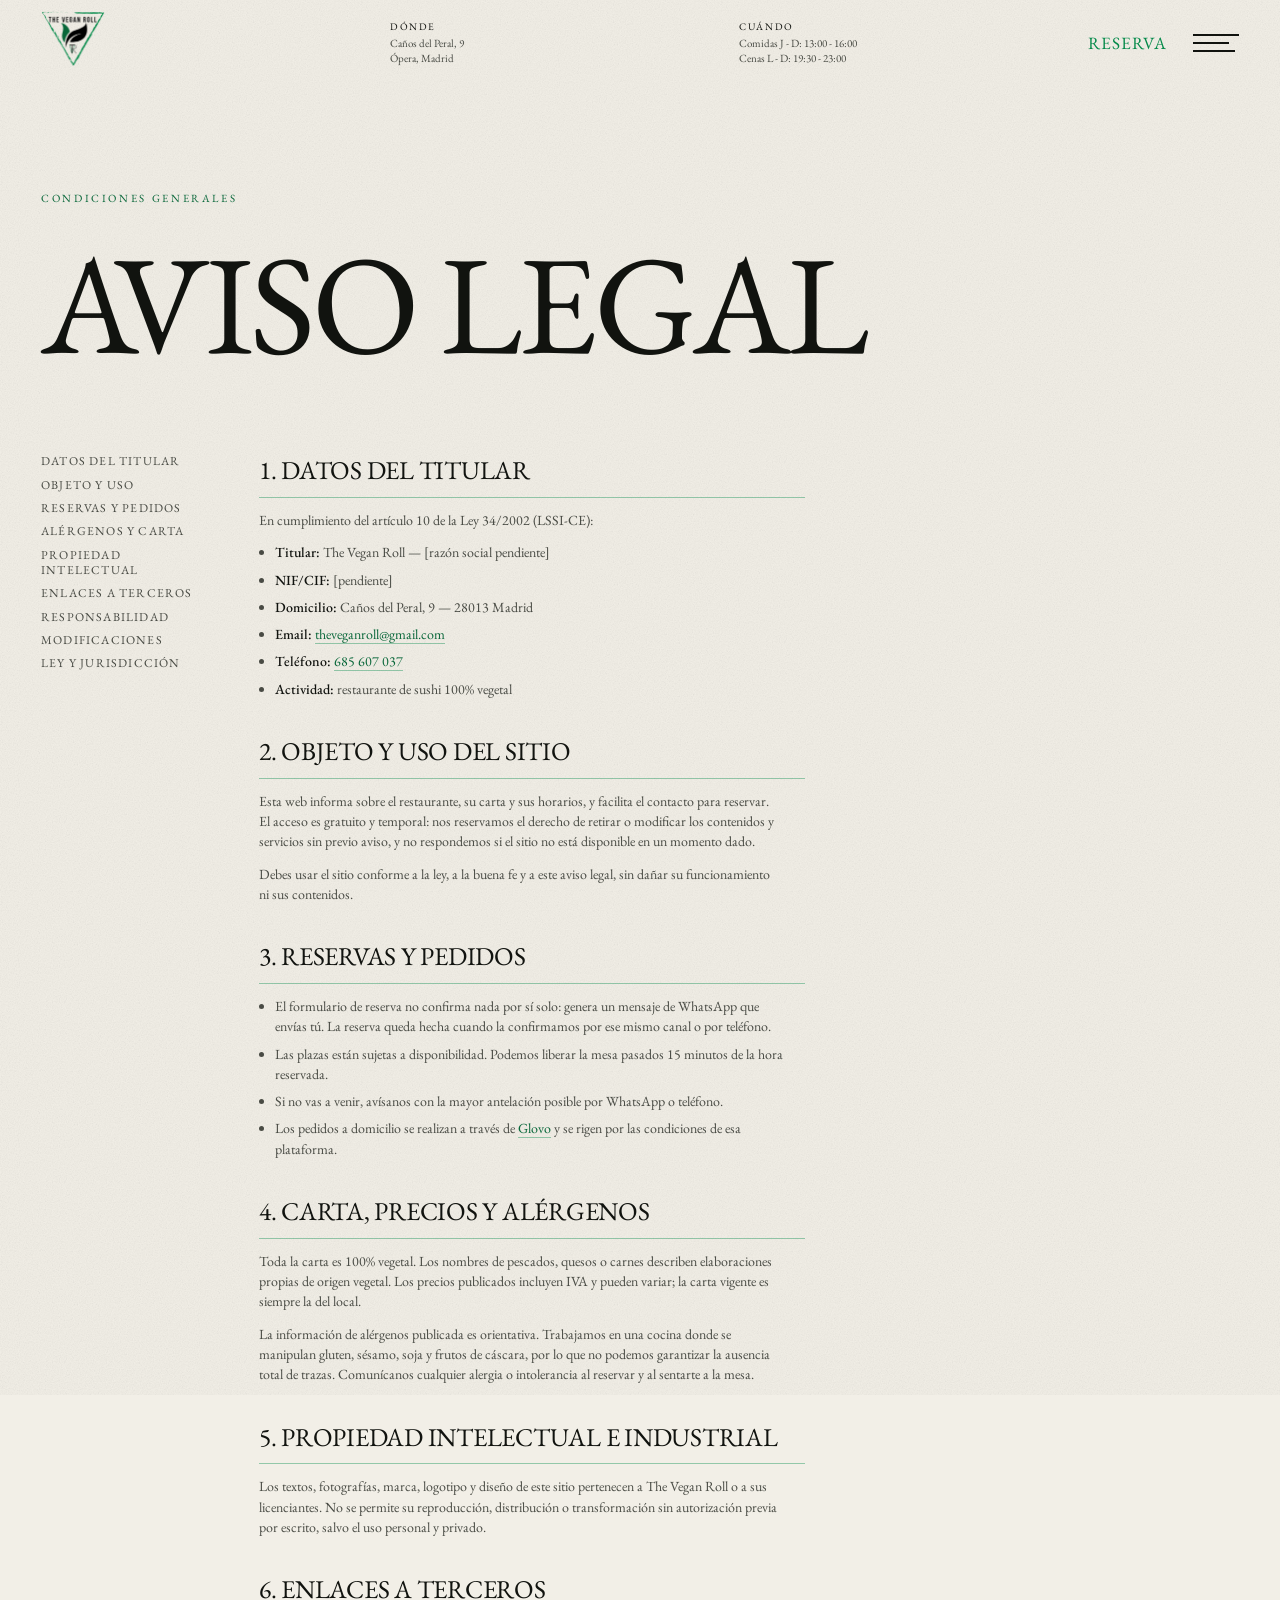
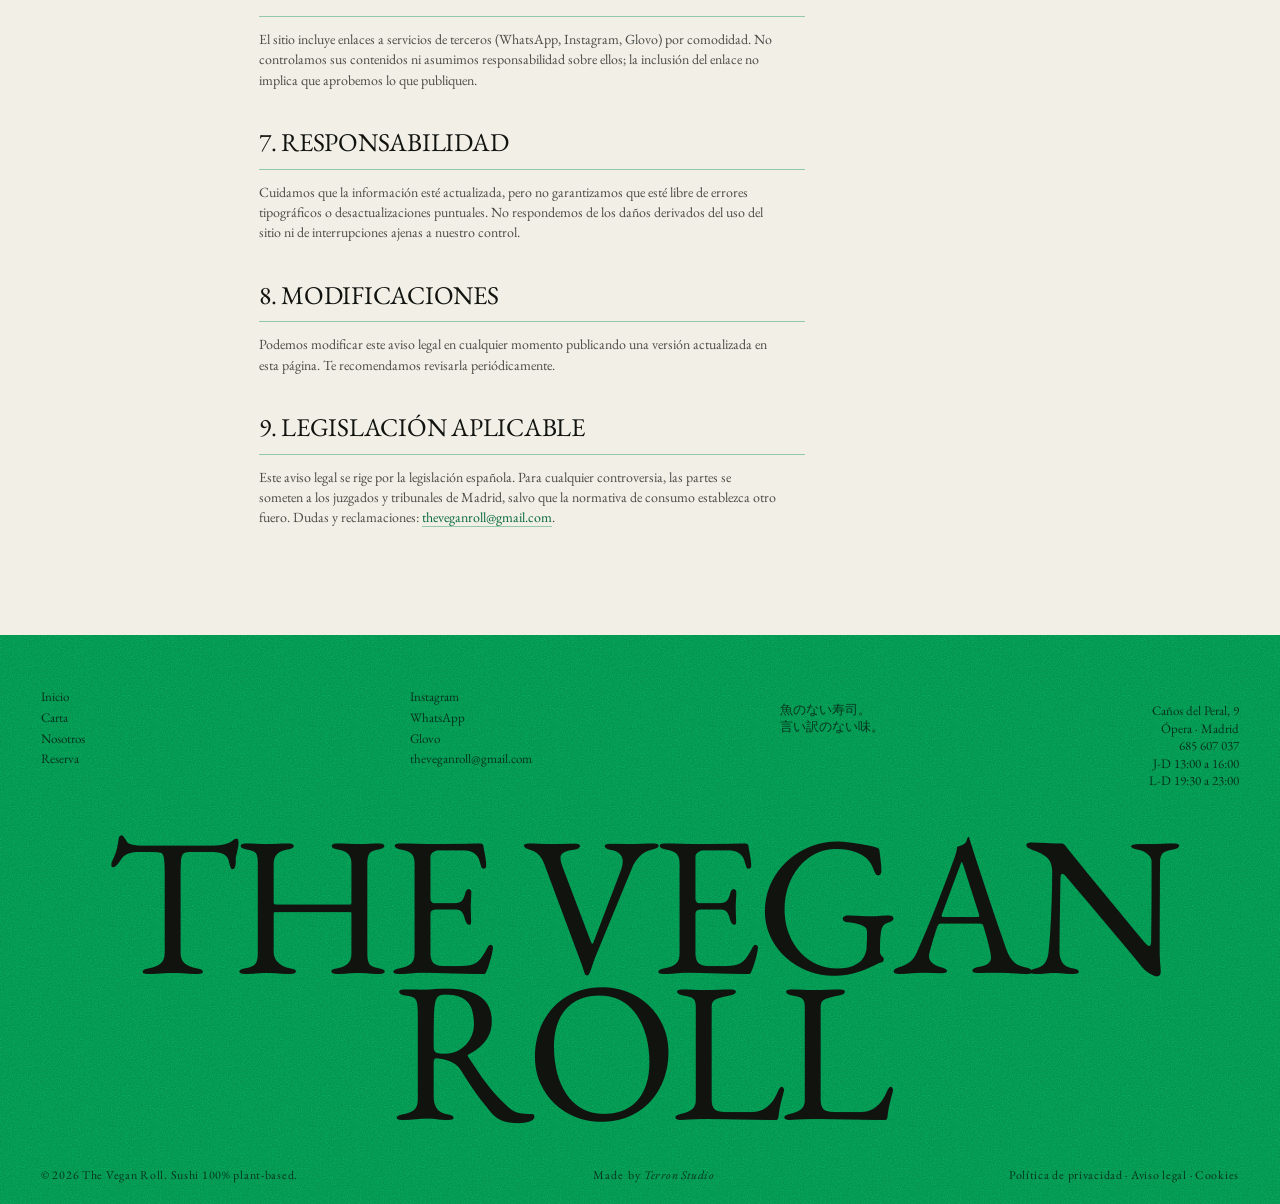
==== commit a9b1780b: "fix: email de contacto real y aviso del dominio en los meta sociales El email de ejemplo pasa a thev" ====
--- a/aviso-legal.html
+++ b/aviso-legal.html
@@ -205,7 +205,7 @@
       <li><a href="https://www.instagram.com/theveganroll/" target="_blank" rel="noopener">Instagram</a></li>
       <li><a href="https://wa.me/34685607037" target="_blank" rel="noopener">WhatsApp</a></li>
       <li><a href="https://glovoapp.com/es/es/madrid/stores/the-vegan-roll-madrid" target="_blank" rel="noopener">Glovo</a></li>
-      <li><a href="mailto:hola@theveganroll.com">hola@theveganroll.com</a></li>
+      <li><a href="mailto:theveganroll@gmail.com">theveganroll@gmail.com</a></li>
     </ul>
     <p class="footer__col">魚のない寿司。<br>言い訳のない味。</p>
     <p class="footer__addr">
